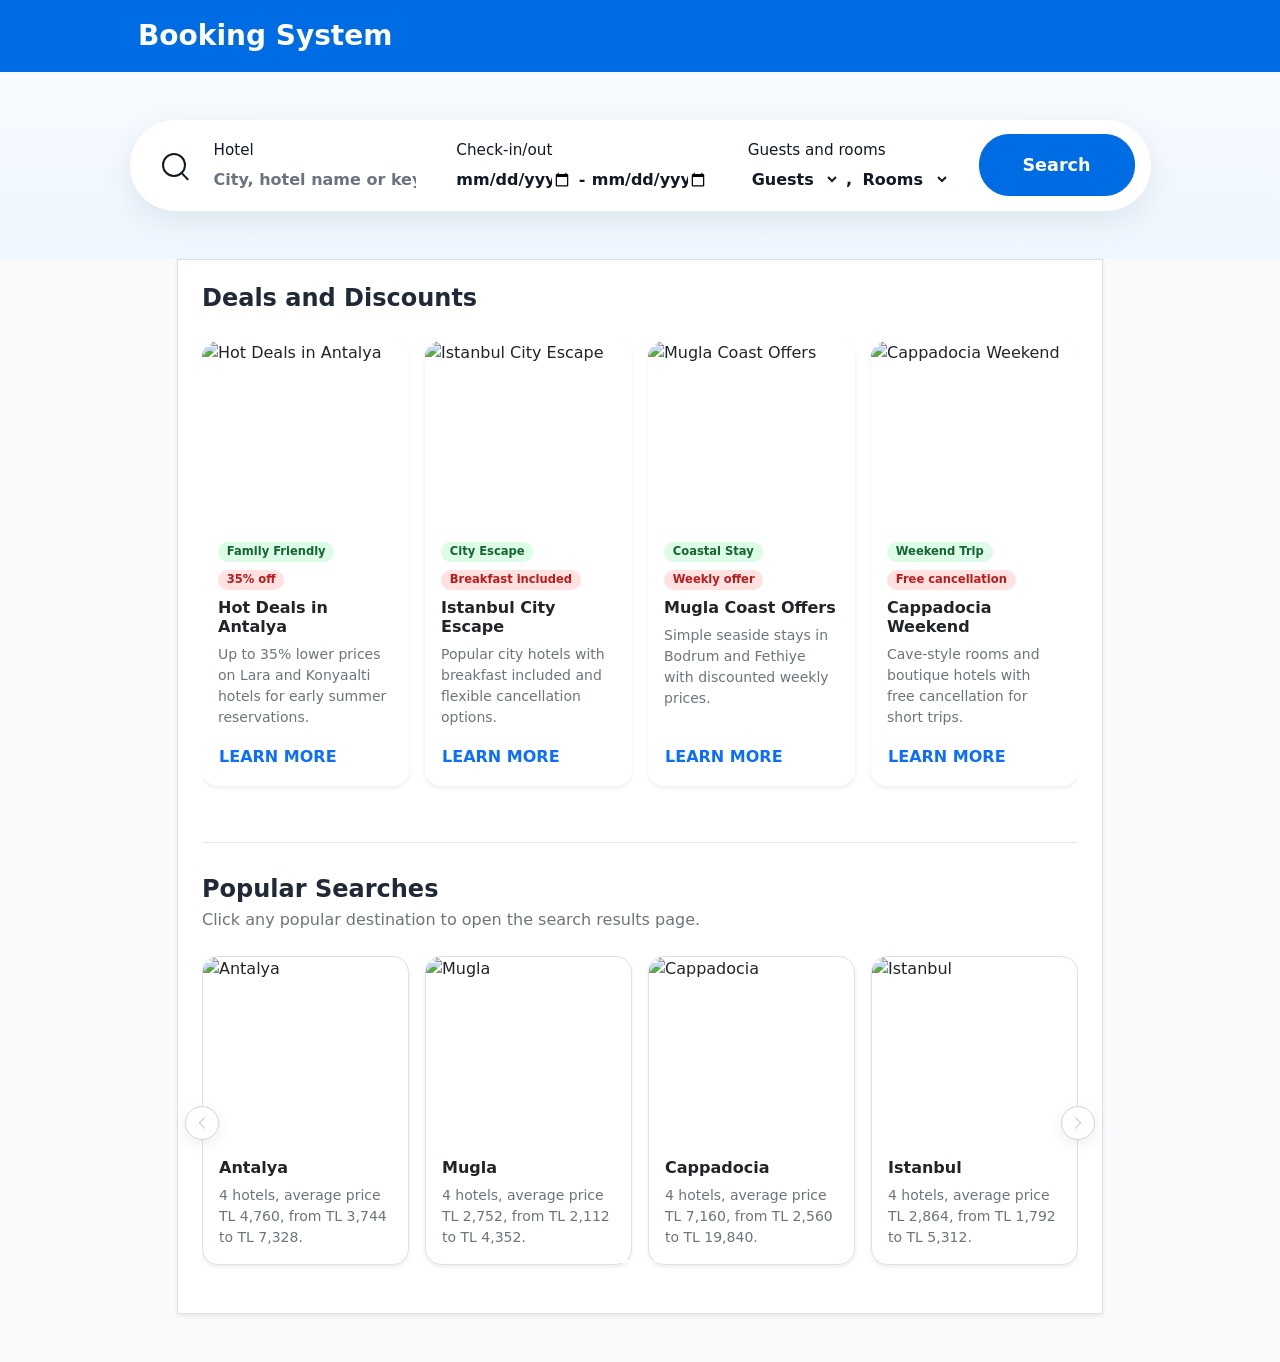
==== index.html @ 6b24a240 "Finalize table column proportions and cleanup styles" ====
<!DOCTYPE html>
<html lang="en">
<head>
  <meta charset="UTF-8">
  <meta name="viewport" content="width=device-width, initial-scale=1.0">
  <title>StaySimple | Hotel Search</title>
  <link href="https://cdn.jsdelivr.net/npm/bootstrap@5.3.7/dist/css/bootstrap.min.css" rel="stylesheet">
  <link rel="stylesheet" href="css/styles.css">
</head>
<body>
  <header class="bg-primary text-white">
    <div class="container py-3">
      <div class="d-flex align-items-center gap-3">
      <div class="btn-back-circle"></div>
        <h1 class="h3 mb-0 fw-bold"><a class="text-decoration-none text-white" href="index.html">Booking System</a></h1>
      </div>
    </div>
  </header>

  <main>
    <section class="hero-section py-5">
      <div class="container">
        <div class="row justify-content-center">
          <div class="col-md-11">
            <div class="search-bar-floating">
              <form id="searchForm" class="needs-validation" novalidate>
                <div class="search-bar-shell">
                  <div class="search-bar-icon-column" aria-hidden="true">
                    <span class="search-bar-icon"></span>
                  </div>
                  <div class="search-bar-group">
                    <label class="search-bar-label" for="searchText">Hotel</label>
                    <input class="search-bar-input" id="searchText" name="searchText" type="text" placeholder="City, hotel name or keyword" required>
                    <div class="invalid-feedback">Please enter a search text.</div>
                  </div>
                  <div class="search-bar-group search-bar-group-wide">
                    <label class="search-bar-label" for="checkInDate">Check-in/out</label>
                    <div class="search-bar-inline-fields">
                      <input class="search-bar-input" id="checkInDate" name="checkInDate" type="date">
                      <span class="search-bar-separator">-</span>
                      <input class="search-bar-input" id="checkOutDate" name="checkOutDate" type="date">
                    </div>
                    <div class="invalid-feedback">Please select valid check-in and check-out dates.</div>
                  </div>
                  <div class="search-bar-group">
                    <label class="search-bar-label" for="guestCount">Guests and rooms</label>
                    <div class="search-bar-inline-fields">
                      <select class="search-bar-select" id="guestCount" name="guestCount">
                        <option value="" selected>Guests</option>
                        <option value="1">1 Guest</option>
                        <option value="2">2 Guests</option>
                        <option value="3">3 Guests</option>
                        <option value="4">4 Guests</option>
                        <option value="5">5 Guests</option>
                        <option value="6">6 Guests</option>
                      </select>
                      <span class="search-bar-separator">,</span>
                      <select class="search-bar-select" id="roomCount" name="roomCount">
                        <option value="" selected>Rooms</option>
                        <option value="1">1 Room</option>
                        <option value="2">2 Rooms</option>
                        <option value="3">3 Rooms</option>
                        <option value="4">4 Rooms</option>
                      </select>
                    </div>
                    <div class="invalid-feedback">Please select guest count and room count.</div>
                  </div>
                  <div class="search-bar-button-column">
                    <button class="btn btn-primary search-bar-button" type="submit">Search</button>
                  </div>
                </div>
              </form>
            </div>
          </div>
        </div>
      </div>
    </section>

    <section class="pb-5">
      <div class="container">
        <div class="row justify-content-center">
          <div class="col-lg-11 col-xl-10">
            <div class="bg-white border shadow-sm p-4 p-lg-4">
              <div class="d-flex flex-column flex-md-row align-items-md-center justify-content-between gap-2 mb-4">
                <div>
                  <h2 id="dynamicSectionHeading" class="h4 fw-bold mb-1"></h2>
                  <p id="dynamicSectionSubheading" class="text-secondary mb-0"></p>
                </div>
                <a id="seeMoreDealsLink" class="link-primary fw-semibold d-none" href="searchResults.html">See more deals</a>
              </div>
              <div id="dynamicSectionContent"></div>

              <div class="popular-section-divider"></div>

              <div class="mb-4">
                <h2 class="h4 fw-bold mb-1">Popular Searches</h2>
                <p class="text-secondary mb-0">Click any popular destination to open the search results page.</p>
              </div>
              <div id="popularSearchesCarouselWrapper"></div>
            </div>
          </div>
        </div>
      </div>
    </section>
  </main>

  <script src="https://cdn.jsdelivr.net/npm/bootstrap@5.3.7/dist/js/bootstrap.bundle.min.js"></script>
  <script src="js/uploadedHotelSeed.js"></script>
  <script src="js/data.js"></script>
  <script src="js/common.js"></script>
  <script src="js/index.js"></script>
</body>
</html>
---- css/styles.css ----
:root {
  --brand-primary: #006ce4;
  --brand-primary-hover: #0056b3;
  --brand-secondary: #2563eb;
  --brand-secondary-hover: #1d4ed8;
  --bg-main: #f8fafc;
  --text-main: #1f2937;
  --text-muted: #6b7280;
  --border-light: #e5e7eb;
  --white: #ffffff;
  --shadow-sm: 0 4px 14px rgba(15, 23, 42, 0.08);
  --shadow-md: 0 10px 30px rgba(15, 23, 42, 0.08);
}

/* --- Base --- */
body {
  background: var(--bg-main);
  color: var(--text-main);
  overflow-y: scroll;
}

/* --- Layout --- */
.hero-section {
  background: linear-gradient(180deg, #f8fbff 0%, #eef6ff 100%);
}

header.bg-primary {
  background-color: var(--brand-primary) !important;
}

/* --- Search Bar --- */
.search-bar-shell {
  display: grid;
  grid-template-columns: 64px minmax(0, 1fr) minmax(0, 1.2fr) minmax(0, 1fr) 180px;
  align-items: stretch;
  background: var(--white);
  border-radius: 999px;
  box-shadow: var(--shadow-md);
  overflow: hidden;
}

.search-bar-floating {
  position: relative;
  z-index: 2;
}

.popular-section-divider {
  height: 1px;
  background: var(--border-light);
  margin: 2rem 0;
}

.search-bar-icon-column,
.search-bar-button-column {
  display: flex;
  align-items: center;
  justify-content: center;
}

.search-bar-icon-column {
  padding-left: 1.5rem;
}

.search-bar-icon {
  position: relative;
  width: 24px;
  height: 24px;
  border: 2px solid #111827;
  border-radius: 50%;
  display: inline-block;
}

.search-bar-icon::after {
  content: "";
  position: absolute;
  width: 11px;
  height: 2px;
  background: #111827;
  border-radius: 999px;
  right: -6px;
  bottom: -2px;
  transform: rotate(45deg);
  transform-origin: center;
}

.search-bar-group {
  display: flex;
  flex-direction: column;
  justify-content: center;
  padding: 1rem 1.25rem;
  min-width: 0;
}

.search-bar-label {
  font-size: 0.95rem;
  color: #111827;
  margin-bottom: 0.35rem;
}

.search-bar-inline-fields {
  display: flex;
  align-items: center;
  gap: 0.4rem;
  min-width: 0;
}

.search-bar-input,
.search-bar-select {
  width: 100%;
  border: 0;
  outline: 0;
  padding: 0;
  background: transparent;
  font-size: 1rem;
  font-weight: 700;
  color: #111827;
  min-width: 0;
}

.search-bar-input::placeholder {
  color: var(--text-muted);
  font-weight: 700;
}

.search-bar-select {
  appearance: auto;
}

.search-bar-input:focus,
.search-bar-select:focus {
  box-shadow: none;
}

.search-bar-separator {
  color: #111827;
  font-weight: 700;
  flex: 0 0 auto;
}

.search-bar-button-column {
  padding: 0.9rem 1rem 0.9rem 0.5rem;
}

.search-bar-button {
  width: 100%;
  height: 100%;
  min-height: 62px;
  border-radius: 30px;
  font-size: 1.1rem;
  font-weight: 700;
  background-color: var(--brand-primary);
  border-color: var(--brand-primary);
}

.search-bar-button:hover {
  background-color: var(--brand-primary-hover);
  border-color: var(--brand-primary-hover);
}

.search-bar-shell .invalid-feedback {
  display: none;
}

.search-bar-shell .search-bar-input:invalid,
.search-bar-shell .search-bar-select:invalid {
  color: var(--text-muted);
}

/* --- Cards --- */
.hotel-card,
.offer-card,
.popular-card,
.info-card {
  height: 100%;
}

.hotel-card img,
.offer-card img,
.popular-card img,
.hotel-hero-image,
.carousel-image {
  width: 100%;
  display: block;
  object-fit: cover;
}

.hotel-card img,
.offer-card img,
.popular-card img {
  height: 185px;
}

.hotel-hero-image,
.carousel-image {
  height: 420px;
}

.clickable-card {
  cursor: pointer;
  transition: transform 0.2s ease, box-shadow 0.2s ease;
}

.clickable-card:hover {
  transform: translateY(-4px);
  box-shadow: 0 1rem 2rem rgba(15, 23, 42, 0.08);
}

.offer-card,
.popular-card {
  background: var(--white);
}

.deal-chip {
  display: inline-flex;
  align-items: center;
  border-radius: 999px;
  padding: 0.2rem 0.55rem;
  font-size: 0.72rem;
  font-weight: 700;
  line-height: 1.2;
}

.deal-chip-green {
  background: #dcfce7;
  color: #166534;
}

.deal-chip-red {
  background: #fee2e2;
  color: #b91c1c;
}

/* --- Carousel --- */
.simple-carousel {
  position: relative;
}

.simple-carousel .carousel-inner {
  overflow: hidden;
}

.simple-carousel .carousel-control-prev,
.simple-carousel .carousel-control-next {
  width: 34px;
  height: 34px;
  top: 50%;
  transform: translateY(-50%);
  background: var(--white);
  border: 1px solid #d1d5db;
  border-radius: 999px;
  opacity: 1;
  box-shadow: var(--shadow-sm);
}

.simple-carousel .carousel-control-prev {
  left: -17px;
}

.simple-carousel .carousel-control-next {
  right: -17px;
}

.simple-carousel .carousel-control-prev-icon,
.simple-carousel .carousel-control-next-icon {
  width: 14px;
  height: 14px;
  filter: invert(21%) sepia(15%) saturate(446%) hue-rotate(178deg) brightness(94%) contrast(89%);
}

/* --- Hotel Details --- */
.hotel-strip-image {
  width: 100%;
  height: 140px;
  object-fit: cover;
  display: block;
  cursor: pointer;
  transition: transform 0.2s ease, filter 0.2s ease;
}

.hotel-strip-image:hover {
  transform: scale(1.05);
  filter: brightness(0.9);
}

.photo-count-badge {
  position: absolute;
  inset: 0;
  display: flex;
  align-items: center;
  justify-content: center;
  background: rgba(15, 23, 42, 0.45);
  color: var(--white);
  font-size: 1rem;
  font-weight: 700;
}

.hotel-header-container {
  border-radius: 12px;
  margin-bottom: 2rem;
}

.hotel-header-title {
  font-size: 2rem;
  color: #0f172a;
}

.hotel-header-location {
  color: #0f172a;
  font-weight: 600;
  font-size: 0.95rem;
}

.action-icon-btn {
  width: 44px;
  height: 44px;
  display: flex !important;
  align-items: center;
  justify-content: center;
  background: var(--white) !important;
  color: #4b5563;
}

/* --- Booking Table --- */
.booking-room-image {
  width: 100%;
  height: 120px;
  object-fit: cover;
  border-radius: 0.5rem;
  display: block;
  cursor: pointer;
}

.booking-table-wrapper {
  background: var(--white);
}

.room-selection-table {
  width: 100%;
}

.room-selection-table th,
.room-selection-table td {
  vertical-align: middle;
  padding: 14px 12px;
}

.table .room-reservation-th {
  border-right: 1px solid #dee2e6;
  color: #1e3a8a;
  padding: 10px 15px;
}

.room-conditions {
  margin-bottom: 0.5rem;
  background-color: #e0f2fe;
  color: #0369a1;
  padding: 3px 8px;
  font-size: 0.65rem;
  border-radius: 4px;
  font-weight: 500;
}

.room-conditions.free-cancellation {
  background-color: #16a34a;
  color: var(--white);
  padding: 4px 8px;
  font-weight: 600;
}

.room-amenities {
  border: 1px solid var(--border-light);
  padding: 2px 6px;
  border-radius: 4px;
  font-size: 0.6rem;
  color: #4b5563;
  margin-right: 4px;
  display: inline-block;
  margin-bottom: 4px;
  background-color: var(--white);
}

/* --- Summary Card --- */
.cart-summary-card {
  background: var(--bg-main);
  border: 1px solid #e2e8f0;
  border-radius: 12px;
  padding: 18px 14px;
  display: flex;
  flex-direction: column;
  align-items: center;
  gap: 10px;
  position: sticky;
  top: 100px;
}

.cart-summary-card .summary-date-label {
  display: block;
  color: #374151;
  font-weight: 600;
  font-size: 0.72rem;
  margin-bottom: 4px;
  text-transform: uppercase;
  letter-spacing: 0.03em;
}

.cart-summary-card .form-control-sm {
  font-size: 0.78rem;
  border-radius: 6px;
}

.cart-summary-card .summary-rooms-label {
  color: var(--text-muted);
  font-size: 0.75rem;
  text-align: center;
}

.cart-summary-card .summary-price-label {
  font-size: 0.78rem;
  font-weight: 600;
  color: var(--text-main);
}

.cart-summary-card .summary-total-price {
  font-size: 1.25rem;
  font-weight: 700;
  color: var(--brand-secondary);
}

.cart-summary-card .summary-tax-note {
  font-size: 0.65rem;
  color: #9ca3af;
}

.cart-summary-card .btn-book-now {
  background-color: var(--brand-secondary);
  color: var(--white);
  font-weight: 700;
  font-size: 0.85rem;
  border: none;
  border-radius: 8px;
  padding: 8px 0;
  width: 100%;
  transition: background-color 0.2s ease;
}

.cart-summary-card .btn-book-now:hover {
  background-color: var(--brand-secondary-hover);
}

.booking-invalid-feedback {
  display: none;
  margin: 0;
  font-size: 0.78rem;
  color: #dc3545;
}

.booking-invalid-feedback.show {
  display: block;
}

/* --- Payment --- */
.payment-form {
  max-width: 600px;
  margin: 0 auto;
}

.payment-form h3 {
  margin-top: 20px;
  margin-bottom: 10px;
  font-weight: bold;
}

.payment-form .form-label {
  font-weight: 500;
}

.iti {
  width: 100%;
}

.payment-form .btn-primary {
  width: 100%;
  padding: 10px;
  font-size: 16px;
  background-color: var(--brand-primary);
  border-color: var(--brand-primary);
}

.payment-form .btn-primary:hover {
  background-color: var(--brand-primary-hover);
  border-color: var(--brand-primary-hover);
}

/* --- Lightbox --- */
#imageLightboxModal .modal-dialog {
  max-width: 95vw;
  margin: 10px auto;
}

#imageLightboxModal .modal-content {
  box-shadow: none;
  background: transparent !important;
}

#lightboxImage {
  width: 100%;
  max-width: 100%;
  max-height: 90vh;
  object-fit: contain;
  border: 8px solid var(--white);
  background: var(--white);
  box-shadow: 0 25px 50px -12px rgba(0, 0, 0, 0.5);
}

#lightboxPrevBtn,
#lightboxNextBtn {
  width: 60px;
  height: 60px;
  display: flex;
  align-items: center;
  justify-content: center;
  background-color: rgba(255, 255, 255, 0.9) !important;
  color: #1a1a1a !important;
  opacity: 0.9;
  transition: all 0.3s cubic-bezier(0.4, 0, 0.2, 1);
  border: none;
  box-shadow: 0 4px 15px rgba(0, 0, 0, 0.3);
}

#lightboxPrevBtn:hover,
#lightboxNextBtn:hover {
  opacity: 1;
  background-color: var(--white) !important;
  transform: translateY(-50%) scale(1.15);
}

#lightboxPrevBtn { left: -30px; }
#lightboxNextBtn { right: -30px; }

/* --- Utility Classes --- */
.btn-back-circle {
  width: 40px;
  height: 40px;
  display: flex;
  align-items: center;
  justify-content: center;
  padding: 0;
}

.room-summary-cell {
  vertical-align: middle;
  background-color: var(--white);
}

.w-full { width: 100%; }
.text-center { text-align: center; }
.mb-10 { margin-bottom: 10px; }

.summary-footer-box {
  width: 100%;
  text-align: center;
}

.bg-white-table {
  background-color: var(--white) !important;
}

.btn-book-now-header {
  border-radius: 8px;
  font-size: 1rem;
}

/* --- Responsive --- */
@media (max-width: 767.98px) {
  .hotel-hero-image,
  .carousel-image {
    height: 260px;
  }
  .hotel-strip-image {
    height: 110px;
  }
  .booking-room-image {
    height: 120px;
  }
  .simple-carousel .carousel-control-prev,
  .simple-carousel .carousel-control-next {
    display: none;
  }
  .room-selection-table {
    display: block;
    overflow-x: auto;
    white-space: nowrap;
  }
}

@media (max-width: 991.98px) {
  .search-bar-shell {
    grid-template-columns: 1fr;
    border-radius: 20px;
    align-items: stretch;
  }
  .search-bar-icon-column {
    display: none;
  }
  .search-bar-group {
    border-left: 0 !important;
    border-top: 1px solid var(--border-light);
    padding: 1.25rem 1.5rem;
  }
  .search-bar-group:first-of-type {
    border-top: 0;
  }
  .search-bar-button-column {
    padding: 1rem 1.5rem 1.5rem;
  }
  .search-bar-button {
    height: 56px;
    min-height: auto;
    border-radius: 12px;
  }
}

@media (max-width: 1200px) {
  #lightboxPrevBtn { left: 10px; }
  #lightboxNextBtn { right: 10px; }
  #imageLightboxModal .modal-dialog { max-width: 98vw; }
}
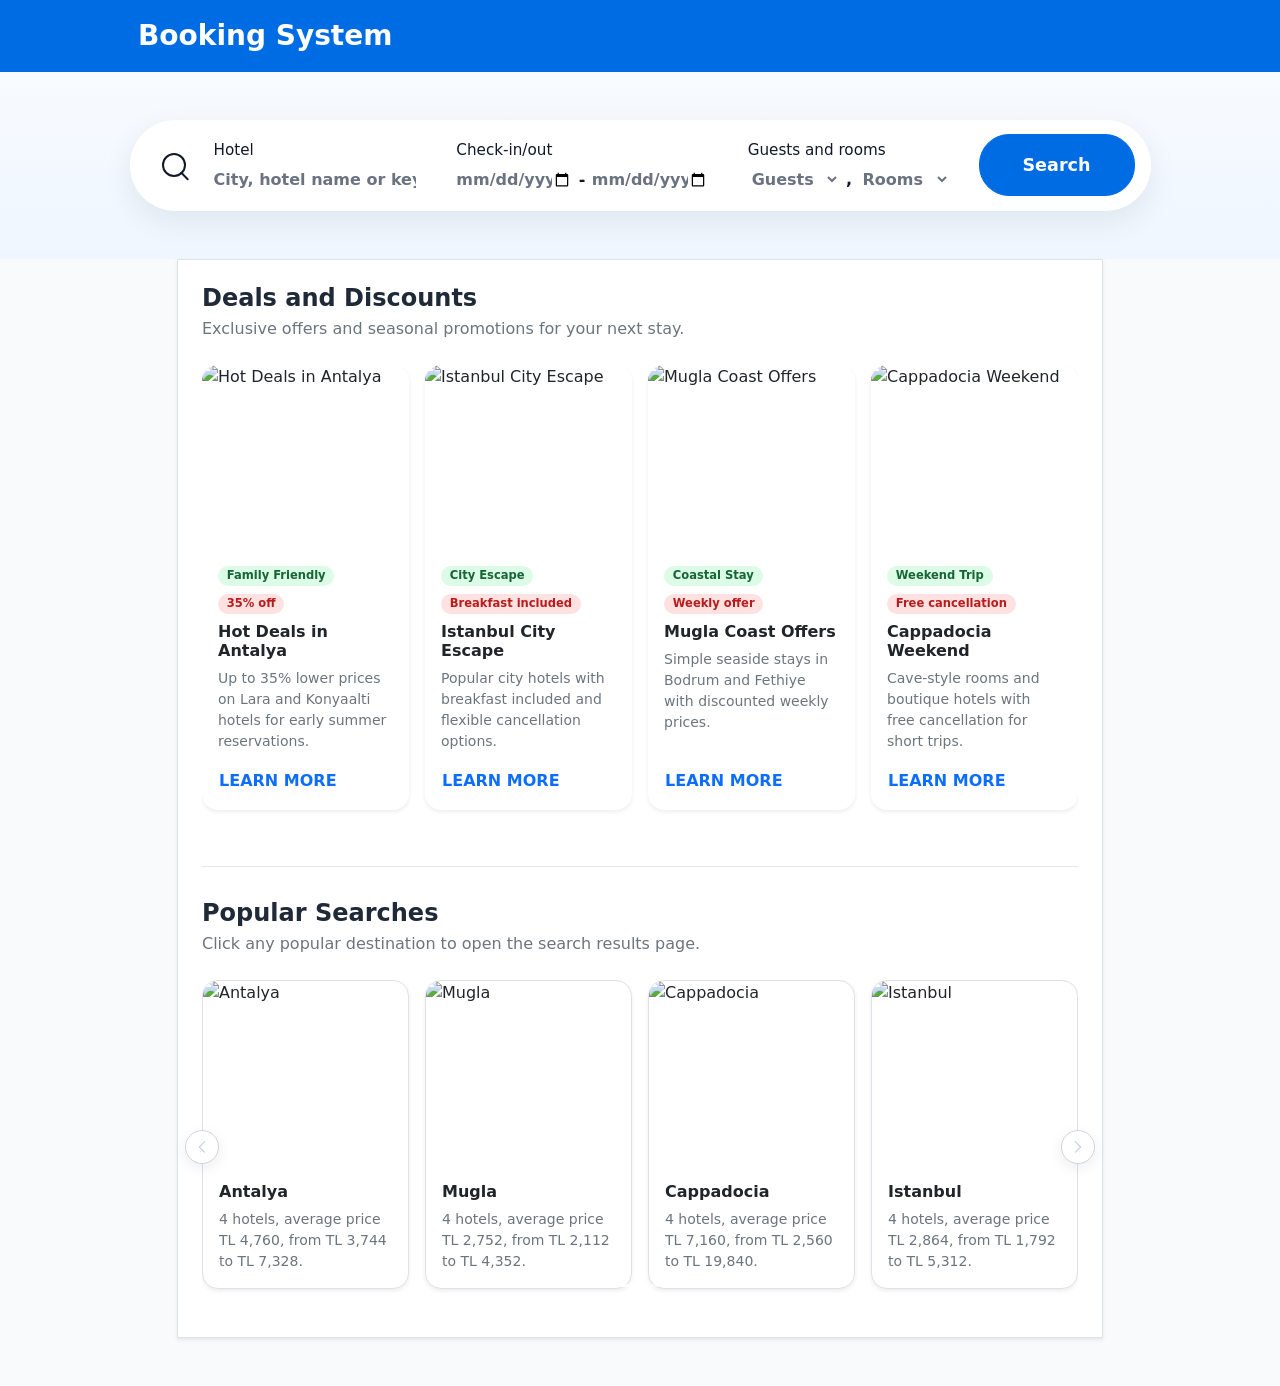
==== commit eac94338: "." ====
--- a/index.html
+++ b/index.html
@@ -1,5 +1,6 @@
 <!DOCTYPE html>
 <html lang="en">
+
 <head>
   <meta charset="UTF-8">
   <meta name="viewport" content="width=device-width, initial-scale=1.0">
@@ -7,11 +8,12 @@
   <link href="https://cdn.jsdelivr.net/npm/bootstrap@5.3.7/dist/css/bootstrap.min.css" rel="stylesheet">
   <link rel="stylesheet" href="css/styles.css">
 </head>
+
 <body>
   <header class="bg-primary text-white">
     <div class="container py-3">
       <div class="d-flex align-items-center gap-3">
-      <div class="btn-back-circle"></div>
+        <div class="btn-back-circle"></div>
         <h1 class="h3 mb-0 fw-bold"><a class="text-decoration-none text-white" href="index.html">Booking System</a></h1>
       </div>
     </div>
@@ -30,22 +32,23 @@
                   </div>
                   <div class="search-bar-group">
                     <label class="search-bar-label" for="searchText">Hotel</label>
-                    <input class="search-bar-input" id="searchText" name="searchText" type="text" placeholder="City, hotel name or keyword" required>
+                    <input class="search-bar-input" id="searchText" name="searchText" type="text"
+                      placeholder="City, hotel name or keyword" required>
                     <div class="invalid-feedback">Please enter a search text.</div>
                   </div>
                   <div class="search-bar-group search-bar-group-wide">
                     <label class="search-bar-label" for="checkInDate">Check-in/out</label>
                     <div class="search-bar-inline-fields">
-                      <input class="search-bar-input" id="checkInDate" name="checkInDate" type="date">
+                      <input class="search-bar-input" id="checkInDate" name="checkInDate" type="date" required>
                       <span class="search-bar-separator">-</span>
-                      <input class="search-bar-input" id="checkOutDate" name="checkOutDate" type="date">
+                      <input class="search-bar-input" id="checkOutDate" name="checkOutDate" type="date" required>
                     </div>
                     <div class="invalid-feedback">Please select valid check-in and check-out dates.</div>
                   </div>
                   <div class="search-bar-group">
                     <label class="search-bar-label" for="guestCount">Guests and rooms</label>
                     <div class="search-bar-inline-fields">
-                      <select class="search-bar-select" id="guestCount" name="guestCount">
+                      <select class="search-bar-select" id="guestCount" name="guestCount" required>
                         <option value="" selected>Guests</option>
                         <option value="1">1 Guest</option>
                         <option value="2">2 Guests</option>
@@ -55,7 +58,7 @@
                         <option value="6">6 Guests</option>
                       </select>
                       <span class="search-bar-separator">,</span>
-                      <select class="search-bar-select" id="roomCount" name="roomCount">
+                      <select class="search-bar-select" id="roomCount" name="roomCount" required>
                         <option value="" selected>Rooms</option>
                         <option value="1">1 Room</option>
                         <option value="2">2 Rooms</option>
@@ -86,7 +89,8 @@
                   <h2 id="dynamicSectionHeading" class="h4 fw-bold mb-1"></h2>
                   <p id="dynamicSectionSubheading" class="text-secondary mb-0"></p>
                 </div>
-                <a id="seeMoreDealsLink" class="link-primary fw-semibold d-none" href="searchResults.html">See more deals</a>
+                <a id="seeMoreDealsLink" class="link-primary fw-semibold d-none" href="searchResults.html">See more
+                  deals</a>
               </div>
               <div id="dynamicSectionContent"></div>
 
@@ -110,4 +114,5 @@
   <script src="js/common.js"></script>
   <script src="js/index.js"></script>
 </body>
-</html>
+
+</html>
--- a/css/styles.css
+++ b/css/styles.css
@@ -537,6 +537,19 @@
 #lightboxPrevBtn { left: -30px; }
 #lightboxNextBtn { right: -30px; }
 
+/* --- Empty State --- */
+.empty-state {
+  text-align: center;
+  padding: 3rem 1rem;
+  color: var(--text-muted);
+}
+
+.empty-state .h4,
+.empty-state .h5 {
+  color: var(--text-main);
+  margin-bottom: 0.75rem;
+}
+
 /* --- Utility Classes --- */
 .btn-back-circle {
   width: 40px;
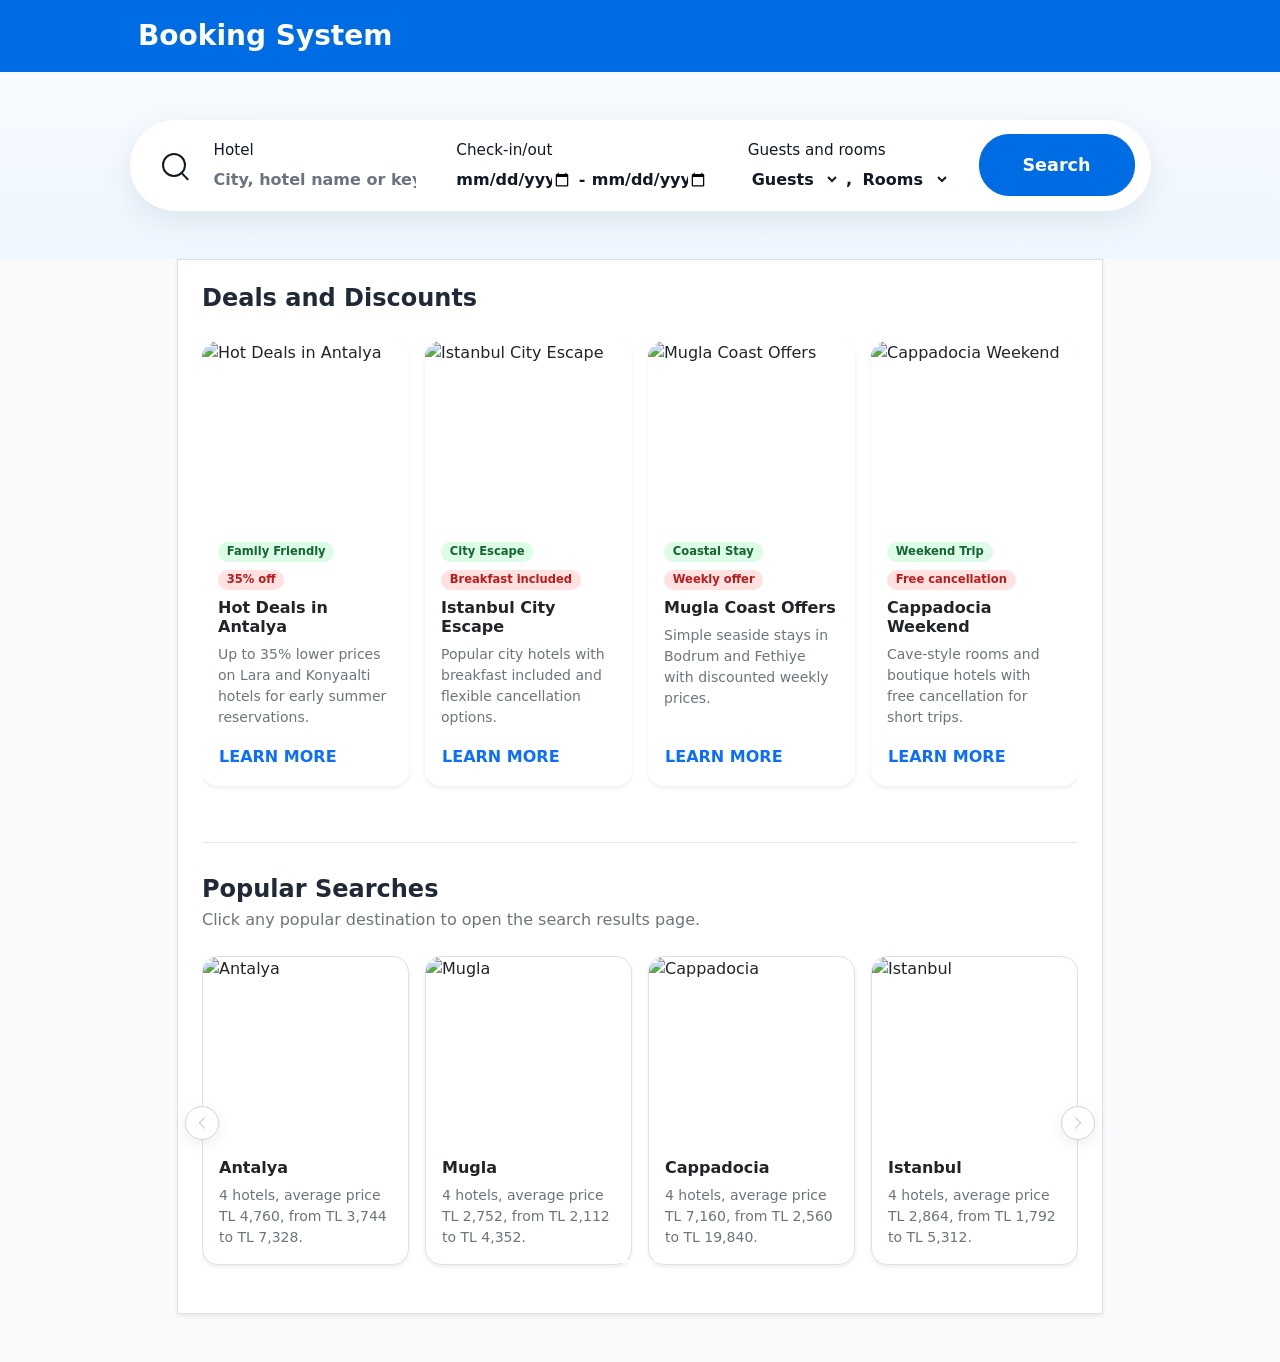
==== commit 83a17caa: "Revert "." This reverts commit eac943381617c78b5336a6a7a8f04c114292634f." ====
--- a/index.html
+++ b/index.html
@@ -1,6 +1,5 @@
 <!DOCTYPE html>
 <html lang="en">
-
 <head>
   <meta charset="UTF-8">
   <meta name="viewport" content="width=device-width, initial-scale=1.0">
@@ -8,12 +7,11 @@
   <link href="https://cdn.jsdelivr.net/npm/bootstrap@5.3.7/dist/css/bootstrap.min.css" rel="stylesheet">
   <link rel="stylesheet" href="css/styles.css">
 </head>
-
 <body>
   <header class="bg-primary text-white">
     <div class="container py-3">
       <div class="d-flex align-items-center gap-3">
-        <div class="btn-back-circle"></div>
+      <div class="btn-back-circle"></div>
         <h1 class="h3 mb-0 fw-bold"><a class="text-decoration-none text-white" href="index.html">Booking System</a></h1>
       </div>
     </div>
@@ -32,23 +30,22 @@
                   </div>
                   <div class="search-bar-group">
                     <label class="search-bar-label" for="searchText">Hotel</label>
-                    <input class="search-bar-input" id="searchText" name="searchText" type="text"
-                      placeholder="City, hotel name or keyword" required>
+                    <input class="search-bar-input" id="searchText" name="searchText" type="text" placeholder="City, hotel name or keyword" required>
                     <div class="invalid-feedback">Please enter a search text.</div>
                   </div>
                   <div class="search-bar-group search-bar-group-wide">
                     <label class="search-bar-label" for="checkInDate">Check-in/out</label>
                     <div class="search-bar-inline-fields">
-                      <input class="search-bar-input" id="checkInDate" name="checkInDate" type="date" required>
+                      <input class="search-bar-input" id="checkInDate" name="checkInDate" type="date">
                       <span class="search-bar-separator">-</span>
-                      <input class="search-bar-input" id="checkOutDate" name="checkOutDate" type="date" required>
+                      <input class="search-bar-input" id="checkOutDate" name="checkOutDate" type="date">
                     </div>
                     <div class="invalid-feedback">Please select valid check-in and check-out dates.</div>
                   </div>
                   <div class="search-bar-group">
                     <label class="search-bar-label" for="guestCount">Guests and rooms</label>
                     <div class="search-bar-inline-fields">
-                      <select class="search-bar-select" id="guestCount" name="guestCount" required>
+                      <select class="search-bar-select" id="guestCount" name="guestCount">
                         <option value="" selected>Guests</option>
                         <option value="1">1 Guest</option>
                         <option value="2">2 Guests</option>
@@ -58,7 +55,7 @@
                         <option value="6">6 Guests</option>
                       </select>
                       <span class="search-bar-separator">,</span>
-                      <select class="search-bar-select" id="roomCount" name="roomCount" required>
+                      <select class="search-bar-select" id="roomCount" name="roomCount">
                         <option value="" selected>Rooms</option>
                         <option value="1">1 Room</option>
                         <option value="2">2 Rooms</option>
@@ -89,8 +86,7 @@
                   <h2 id="dynamicSectionHeading" class="h4 fw-bold mb-1"></h2>
                   <p id="dynamicSectionSubheading" class="text-secondary mb-0"></p>
                 </div>
-                <a id="seeMoreDealsLink" class="link-primary fw-semibold d-none" href="searchResults.html">See more
-                  deals</a>
+                <a id="seeMoreDealsLink" class="link-primary fw-semibold d-none" href="searchResults.html">See more deals</a>
               </div>
               <div id="dynamicSectionContent"></div>
 
@@ -114,5 +110,4 @@
   <script src="js/common.js"></script>
   <script src="js/index.js"></script>
 </body>
-
-</html>+</html>
--- a/css/styles.css
+++ b/css/styles.css
@@ -537,19 +537,6 @@
 #lightboxPrevBtn { left: -30px; }
 #lightboxNextBtn { right: -30px; }
 
-/* --- Empty State --- */
-.empty-state {
-  text-align: center;
-  padding: 3rem 1rem;
-  color: var(--text-muted);
-}
-
-.empty-state .h4,
-.empty-state .h5 {
-  color: var(--text-main);
-  margin-bottom: 0.75rem;
-}
-
 /* --- Utility Classes --- */
 .btn-back-circle {
   width: 40px;
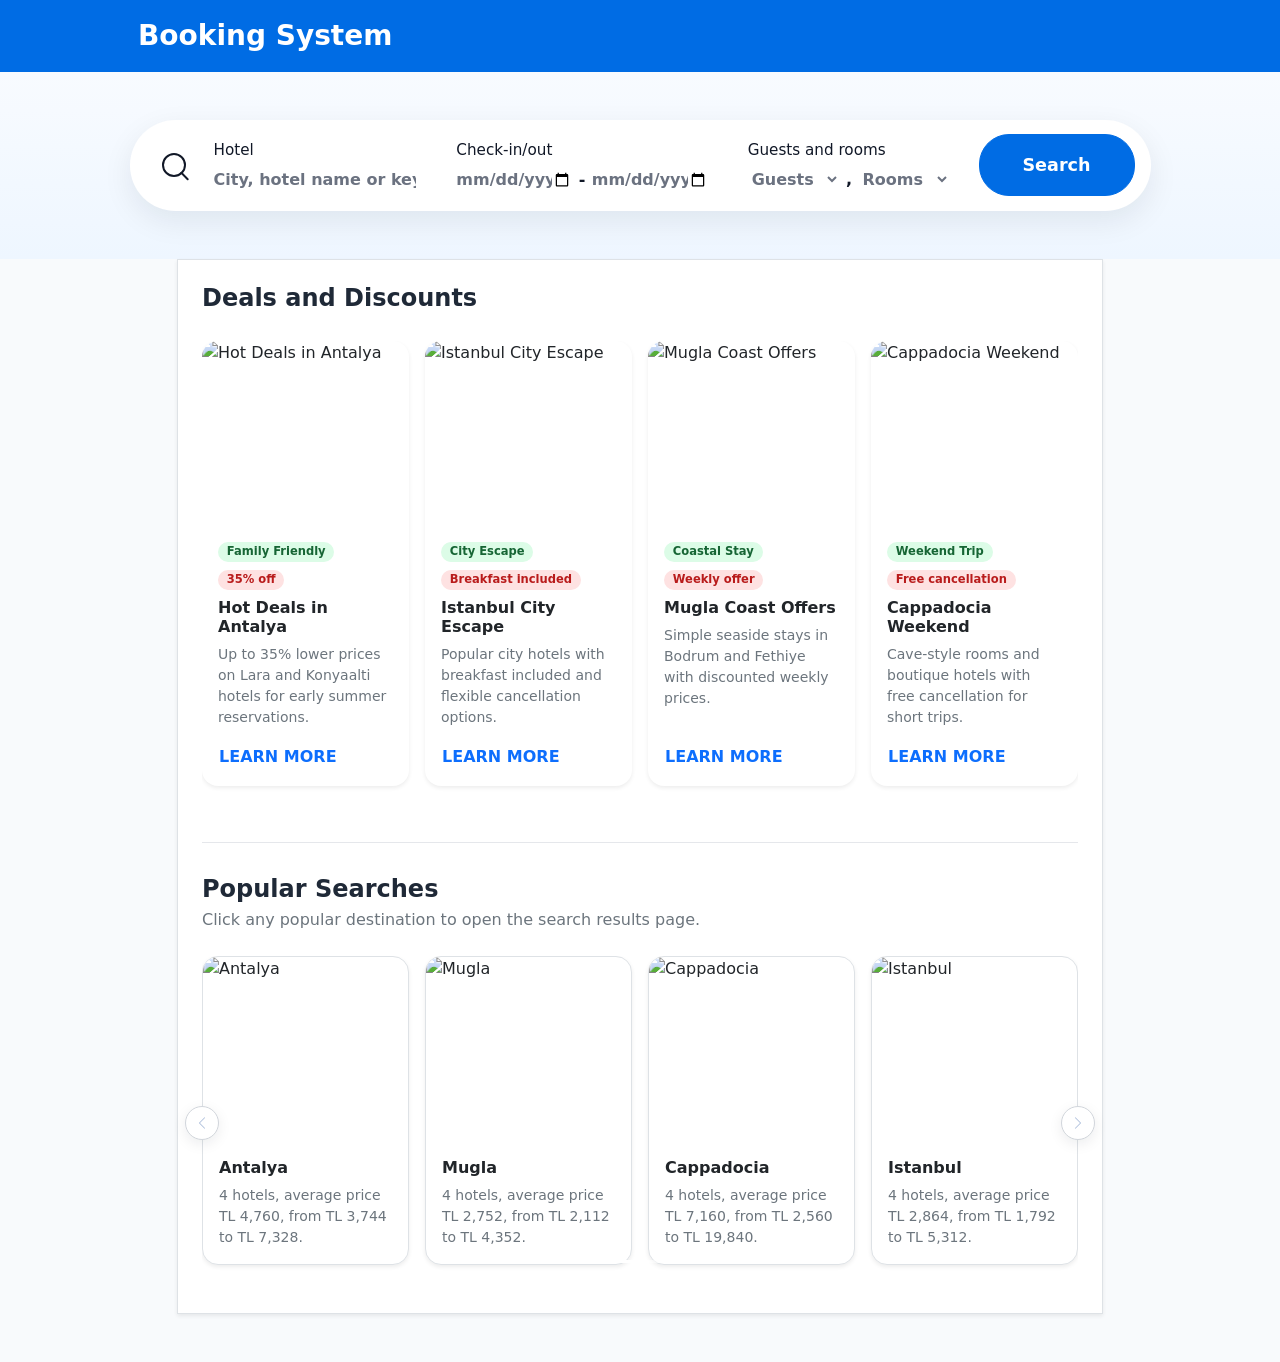
==== commit 6dbffbc0: "Randomize guestCount in hotel seed data" ====
--- a/index.html
+++ b/index.html
@@ -36,17 +36,17 @@
                   <div class="search-bar-group search-bar-group-wide">
                     <label class="search-bar-label" for="checkInDate">Check-in/out</label>
                     <div class="search-bar-inline-fields">
-                      <input class="search-bar-input" id="checkInDate" name="checkInDate" type="date">
+                      <input class="search-bar-input" id="checkInDate" name="checkInDate" type="date" required>
                       <span class="search-bar-separator">-</span>
-                      <input class="search-bar-input" id="checkOutDate" name="checkOutDate" type="date">
+                      <input class="search-bar-input" id="checkOutDate" name="checkOutDate" type="date" required>
                     </div>
                     <div class="invalid-feedback">Please select valid check-in and check-out dates.</div>
                   </div>
                   <div class="search-bar-group">
                     <label class="search-bar-label" for="guestCount">Guests and rooms</label>
                     <div class="search-bar-inline-fields">
-                      <select class="search-bar-select" id="guestCount" name="guestCount">
-                        <option value="" selected>Guests</option>
+                      <select class="search-bar-select" id="guestCount" name="guestCount" required>
+                        <option value="" selected disabled>Guests</option>
                         <option value="1">1 Guest</option>
                         <option value="2">2 Guests</option>
                         <option value="3">3 Guests</option>
@@ -55,8 +55,8 @@
                         <option value="6">6 Guests</option>
                       </select>
                       <span class="search-bar-separator">,</span>
-                      <select class="search-bar-select" id="roomCount" name="roomCount">
-                        <option value="" selected>Rooms</option>
+                      <select class="search-bar-select" id="roomCount" name="roomCount" required>
+                        <option value="" selected disabled>Rooms</option>
                         <option value="1">1 Room</option>
                         <option value="2">2 Rooms</option>
                         <option value="3">3 Rooms</option>
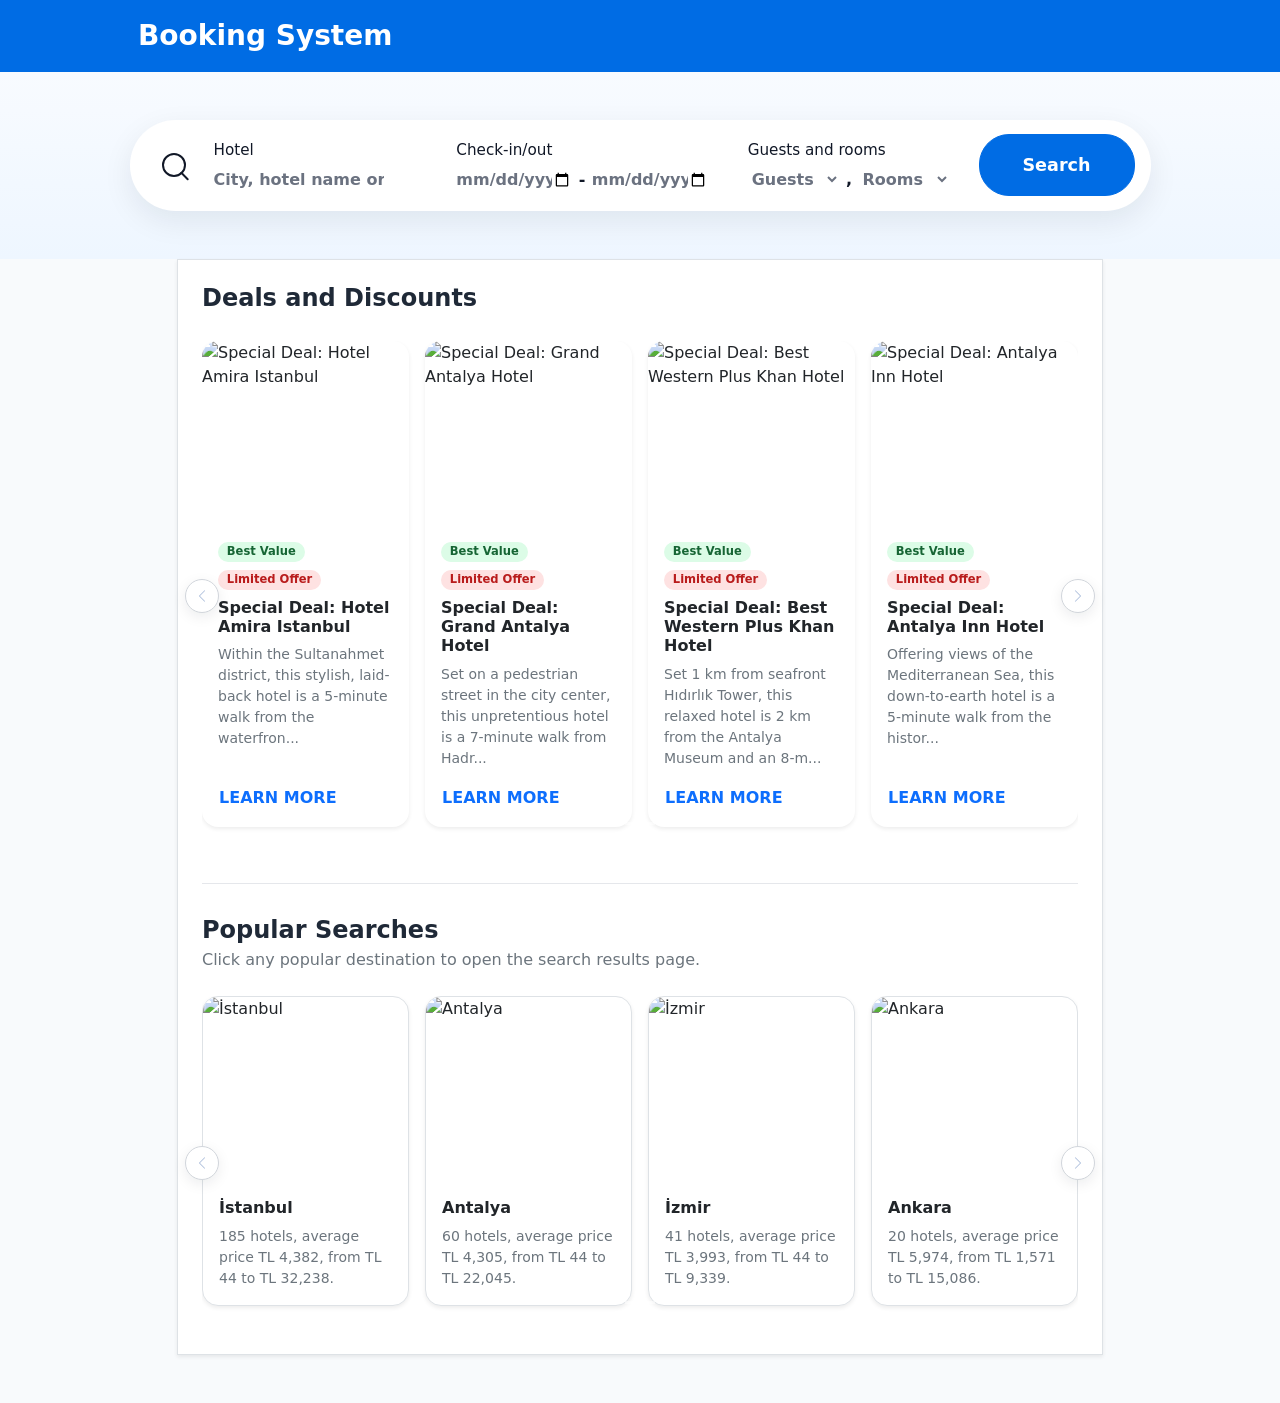
==== commit 54b800c7: "Finalize real data integration, fix search validation, and optimize room selection logic" ====
--- a/index.html
+++ b/index.html
@@ -30,7 +30,14 @@
                   </div>
                   <div class="search-bar-group">
                     <label class="search-bar-label" for="searchText">Hotel</label>
-                    <input class="search-bar-input" id="searchText" name="searchText" type="text" placeholder="City, hotel name or keyword" required>
+                    <div class="search-input-container">
+                      <input class="search-bar-input" id="searchText" name="searchText" type="text" placeholder="City, hotel name or keyword" required>
+                      <button type="button" class="clear-search-btn" id="clearSearchBtn" aria-label="Clear search">
+                        <svg xmlns="http://www.w3.org/2000/svg" width="18" height="18" fill="currentColor" viewBox="0 0 16 16">
+                          <path d="M4.646 4.646a.5.5 0 0 1 .708 0L8 7.293l2.646-2.647a.5.5 0 0 1 .708.708L8.707 8l2.647 2.646a.5.5 0 0 1-.708.708L8 8.707l-2.646 2.647a.5.5 0 0 1-.708-.708L7.293 8 4.646 5.354a.5.5 0 0 1 0-.708z"/>
+                        </svg>
+                      </button>
+                    </div>
                     <div class="invalid-feedback">Please enter a search text.</div>
                   </div>
                   <div class="search-bar-group search-bar-group-wide">
@@ -69,6 +76,7 @@
                     <button class="btn btn-primary search-bar-button" type="submit">Search</button>
                   </div>
                 </div>
+                <div id="searchGlobalError" class="search-global-error d-none">Please fill in all fields to search.</div>
               </form>
             </div>
           </div>
--- a/css/styles.css
+++ b/css/styles.css
@@ -117,6 +117,40 @@
   min-width: 0;
 }
 
+.search-input-container {
+  position: relative;
+  width: 100%;
+}
+
+.search-input-container .search-bar-input {
+  padding-right: 32px !important;
+}
+
+.clear-search-btn {
+  position: absolute;
+  right: 0;
+  top: 50%;
+  transform: translateY(-50%);
+  background: none;
+  border: none;
+  color: #94a3b8;
+  padding: 4px;
+  cursor: pointer;
+  display: none;
+  line-height: 1;
+  font-size: 1.2rem;
+  z-index: 5;
+  transition: color 0.2s ease;
+}
+
+.clear-search-btn:hover {
+  color: var(--primary);
+}
+
+.clear-search-btn.show {
+  display: flex;
+}
+
 .search-bar-input::placeholder {
   color: var(--text-muted);
   font-weight: 700;
@@ -129,6 +163,29 @@
 .search-bar-input:focus,
 .search-bar-select:focus {
   box-shadow: none;
+}
+
+.search-global-error {
+  background-color: #fee2e2;
+  color: #b91c1c;
+  padding: 0.5rem 1.25rem;
+  font-size: 0.85rem;
+  font-weight: 700;
+  text-align: center;
+  border-radius: 16px;
+  animation: fadeInDown 0.3s ease;
+}
+
+@keyframes fadeInDown {
+  from {
+    opacity: 0;
+    transform: translateY(-10px);
+  }
+
+  to {
+    opacity: 1;
+    transform: translateY(0);
+  }
 }
 
 .search-bar-separator {
@@ -534,8 +591,13 @@
   transform: translateY(-50%) scale(1.15);
 }
 
-#lightboxPrevBtn { left: -30px; }
-#lightboxNextBtn { right: -30px; }
+#lightboxPrevBtn {
+  left: -30px;
+}
+
+#lightboxNextBtn {
+  right: -30px;
+}
 
 /* --- Utility Classes --- */
 .btn-back-circle {
@@ -552,9 +614,17 @@
   background-color: var(--white);
 }
 
-.w-full { width: 100%; }
-.text-center { text-align: center; }
-.mb-10 { margin-bottom: 10px; }
+.w-full {
+  width: 100%;
+}
+
+.text-center {
+  text-align: center;
+}
+
+.mb-10 {
+  margin-bottom: 10px;
+}
 
 .summary-footer-box {
   width: 100%;
@@ -572,20 +642,25 @@
 
 /* --- Responsive --- */
 @media (max-width: 767.98px) {
+
   .hotel-hero-image,
   .carousel-image {
     height: 260px;
   }
+
   .hotel-strip-image {
     height: 110px;
   }
+
   .booking-room-image {
     height: 120px;
   }
+
   .simple-carousel .carousel-control-prev,
   .simple-carousel .carousel-control-next {
     display: none;
   }
+
   .room-selection-table {
     display: block;
     overflow-x: auto;
@@ -599,20 +674,25 @@
     border-radius: 20px;
     align-items: stretch;
   }
+
   .search-bar-icon-column {
     display: none;
   }
+
   .search-bar-group {
     border-left: 0 !important;
     border-top: 1px solid var(--border-light);
     padding: 1.25rem 1.5rem;
   }
+
   .search-bar-group:first-of-type {
     border-top: 0;
   }
+
   .search-bar-button-column {
     padding: 1rem 1.5rem 1.5rem;
   }
+
   .search-bar-button {
     height: 56px;
     min-height: auto;
@@ -621,7 +701,15 @@
 }
 
 @media (max-width: 1200px) {
-  #lightboxPrevBtn { left: 10px; }
-  #lightboxNextBtn { right: 10px; }
-  #imageLightboxModal .modal-dialog { max-width: 98vw; }
+  #lightboxPrevBtn {
+    left: 10px;
+  }
+
+  #lightboxNextBtn {
+    right: 10px;
+  }
+
+  #imageLightboxModal .modal-dialog {
+    max-width: 98vw;
+  }
 }
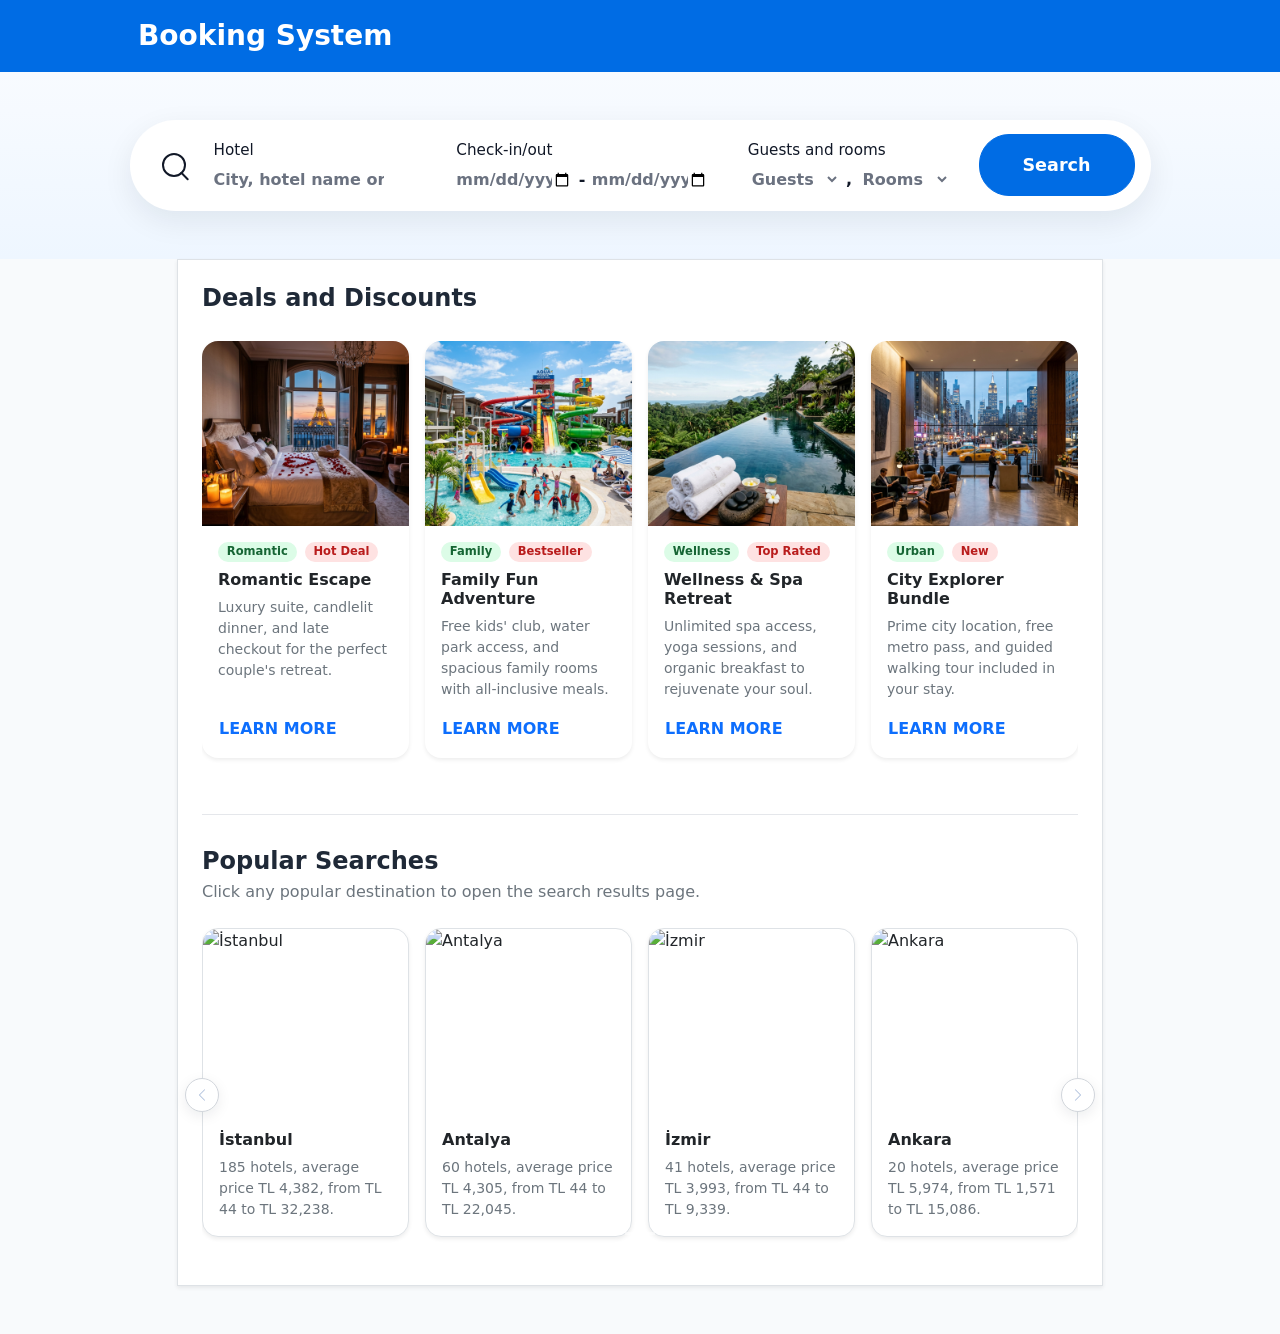
==== commit b27e9f47: "Professional cleanup: Secure API keys, rename files, and organize structure" ====
--- a/index.html
+++ b/index.html
@@ -113,9 +113,10 @@
   </main>
 
   <script src="https://cdn.jsdelivr.net/npm/bootstrap@5.3.7/dist/js/bootstrap.bundle.min.js"></script>
-  <script src="js/uploadedHotelSeed.js"></script>
-  <script src="js/data.js"></script>
-  <script src="js/common.js"></script>
-  <script src="js/index.js"></script>
+  <script src="js/shared/config.js"></script>
+  <script src="js/shared/hotelDatabase.js"></script>
+  <script src="js/shared/data.js"></script>
+  <script src="js/shared/common.js"></script>
+  <script src="js/pages/index.js"></script>
 </body>
 </html>
--- a/css/styles.css
+++ b/css/styles.css
@@ -12,14 +12,14 @@
   --shadow-md: 0 10px 30px rgba(15, 23, 42, 0.08);
 }
 
-/* --- Base --- */
+/* --- Base Styles --- */
 body {
   background: var(--bg-main);
   color: var(--text-main);
   overflow-y: scroll;
 }
 
-/* --- Layout --- */
+/* --- Layout & Header --- */
 .hero-section {
   background: linear-gradient(180deg, #f8fbff 0%, #eef6ff 100%);
 }
@@ -28,7 +28,7 @@
   background-color: var(--brand-primary) !important;
 }
 
-/* --- Search Bar --- */
+/* --- Search Interface --- */
 .search-bar-shell {
   display: grid;
   grid-template-columns: 64px minmax(0, 1fr) minmax(0, 1.2fr) minmax(0, 1fr) 180px;
@@ -181,7 +181,6 @@
     opacity: 0;
     transform: translateY(-10px);
   }
-
   to {
     opacity: 1;
     transform: translateY(0);
@@ -223,7 +222,7 @@
   color: var(--text-muted);
 }
 
-/* --- Cards --- */
+/* --- Cards & Visuals --- */
 .hotel-card,
 .offer-card,
 .popular-card,
@@ -287,7 +286,7 @@
   color: #b91c1c;
 }
 
-/* --- Carousel --- */
+/* --- Carousel Components --- */
 .simple-carousel {
   position: relative;
 }
@@ -324,7 +323,7 @@
   filter: invert(21%) sepia(15%) saturate(446%) hue-rotate(178deg) brightness(94%) contrast(89%);
 }
 
-/* --- Hotel Details --- */
+/* --- Hotel Details & Gallery --- */
 .hotel-strip-image {
   width: 100%;
   height: 140px;
@@ -377,7 +376,7 @@
   color: #4b5563;
 }
 
-/* --- Booking Table --- */
+/* --- Booking Interface --- */
 .booking-room-image {
   width: 100%;
   height: 120px;
@@ -385,10 +384,6 @@
   border-radius: 0.5rem;
   display: block;
   cursor: pointer;
-}
-
-.booking-table-wrapper {
-  background: var(--white);
 }
 
 .room-selection-table {
@@ -436,7 +431,7 @@
   background-color: var(--white);
 }
 
-/* --- Summary Card --- */
+/* --- Cart Summary --- */
 .cart-summary-card {
   background: var(--bg-main);
   border: 1px solid #e2e8f0;
@@ -515,7 +510,7 @@
   display: block;
 }
 
-/* --- Payment --- */
+/* --- Payment Form --- */
 .payment-form {
   max-width: 600px;
   margin: 0 auto;
@@ -531,10 +526,6 @@
   font-weight: 500;
 }
 
-.iti {
-  width: 100%;
-}
-
 .payment-form .btn-primary {
   width: 100%;
   padding: 10px;
@@ -548,7 +539,7 @@
   border-color: var(--brand-primary-hover);
 }
 
-/* --- Lightbox --- */
+/* --- Lightbox Modal --- */
 #imageLightboxModal .modal-dialog {
   max-width: 95vw;
   margin: 10px auto;
@@ -640,27 +631,22 @@
   font-size: 1rem;
 }
 
-/* --- Responsive --- */
+/* --- Responsive Layouts --- */
 @media (max-width: 767.98px) {
-
   .hotel-hero-image,
   .carousel-image {
     height: 260px;
   }
-
   .hotel-strip-image {
     height: 110px;
   }
-
   .booking-room-image {
     height: 120px;
   }
-
   .simple-carousel .carousel-control-prev,
   .simple-carousel .carousel-control-next {
     display: none;
   }
-
   .room-selection-table {
     display: block;
     overflow-x: auto;
@@ -674,25 +660,20 @@
     border-radius: 20px;
     align-items: stretch;
   }
-
   .search-bar-icon-column {
     display: none;
   }
-
   .search-bar-group {
     border-left: 0 !important;
     border-top: 1px solid var(--border-light);
     padding: 1.25rem 1.5rem;
   }
-
   .search-bar-group:first-of-type {
     border-top: 0;
   }
-
   .search-bar-button-column {
     padding: 1rem 1.5rem 1.5rem;
   }
-
   .search-bar-button {
     height: 56px;
     min-height: auto;
@@ -704,11 +685,9 @@
   #lightboxPrevBtn {
     left: 10px;
   }
-
   #lightboxNextBtn {
     right: 10px;
   }
-
   #imageLightboxModal .modal-dialog {
     max-width: 98vw;
   }
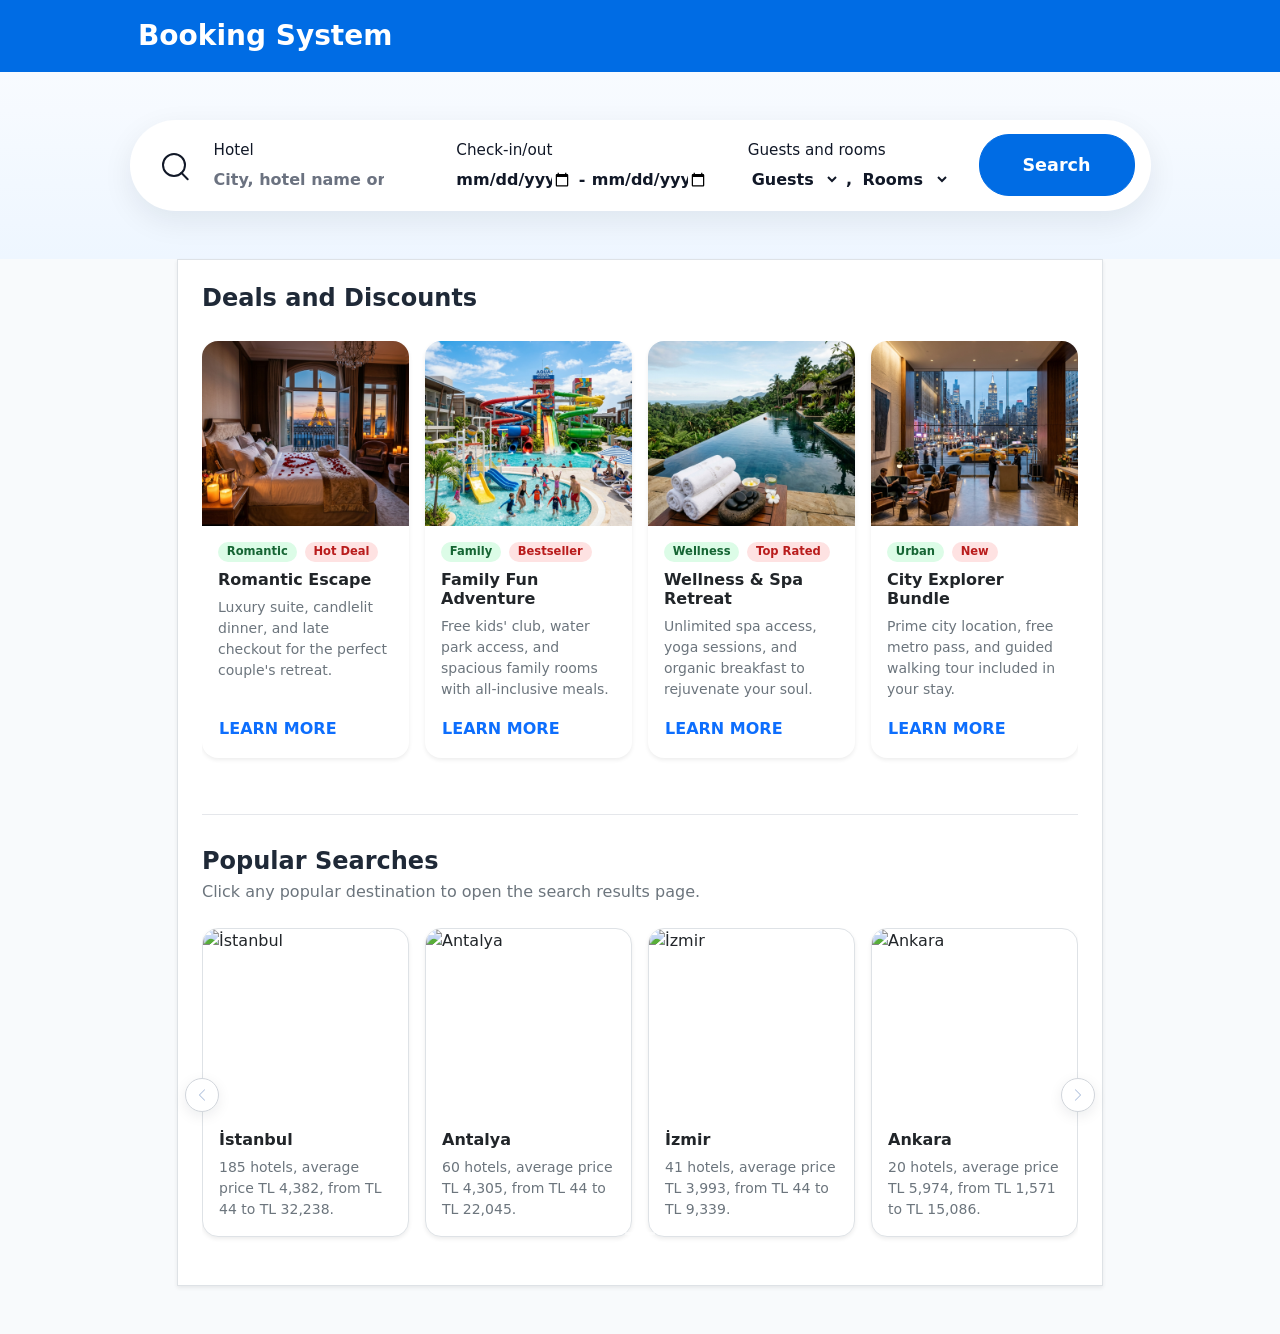
==== commit 734bf66c: "Final cleanup: Remove redundant validation elements and styling" ====
--- a/index.html
+++ b/index.html
@@ -3,7 +3,8 @@
 <head>
   <meta charset="UTF-8">
   <meta name="viewport" content="width=device-width, initial-scale=1.0">
-  <title>StaySimple | Hotel Search</title>
+  <title>Booking System | Home</title>
+  <link rel="icon" type="image/png" href="images/favicon.png">
   <link href="https://cdn.jsdelivr.net/npm/bootstrap@5.3.7/dist/css/bootstrap.min.css" rel="stylesheet">
   <link rel="stylesheet" href="css/styles.css">
 </head>
@@ -38,7 +39,6 @@
                         </svg>
                       </button>
                     </div>
-                    <div class="invalid-feedback">Please enter a search text.</div>
                   </div>
                   <div class="search-bar-group search-bar-group-wide">
                     <label class="search-bar-label" for="checkInDate">Check-in/out</label>
@@ -47,7 +47,6 @@
                       <span class="search-bar-separator">-</span>
                       <input class="search-bar-input" id="checkOutDate" name="checkOutDate" type="date" required>
                     </div>
-                    <div class="invalid-feedback">Please select valid check-in and check-out dates.</div>
                   </div>
                   <div class="search-bar-group">
                     <label class="search-bar-label" for="guestCount">Guests and rooms</label>
@@ -70,7 +69,6 @@
                         <option value="4">4 Rooms</option>
                       </select>
                     </div>
-                    <div class="invalid-feedback">Please select guest count and room count.</div>
                   </div>
                   <div class="search-bar-button-column">
                     <button class="btn btn-primary search-bar-button" type="submit">Search</button>
--- a/css/styles.css
+++ b/css/styles.css
@@ -212,16 +212,6 @@
   background-color: var(--brand-primary-hover);
   border-color: var(--brand-primary-hover);
 }
-
-.search-bar-shell .invalid-feedback {
-  display: none;
-}
-
-.search-bar-shell .search-bar-input:invalid,
-.search-bar-shell .search-bar-select:invalid {
-  color: var(--text-muted);
-}
-
 /* --- Cards & Visuals --- */
 .hotel-card,
 .offer-card,
